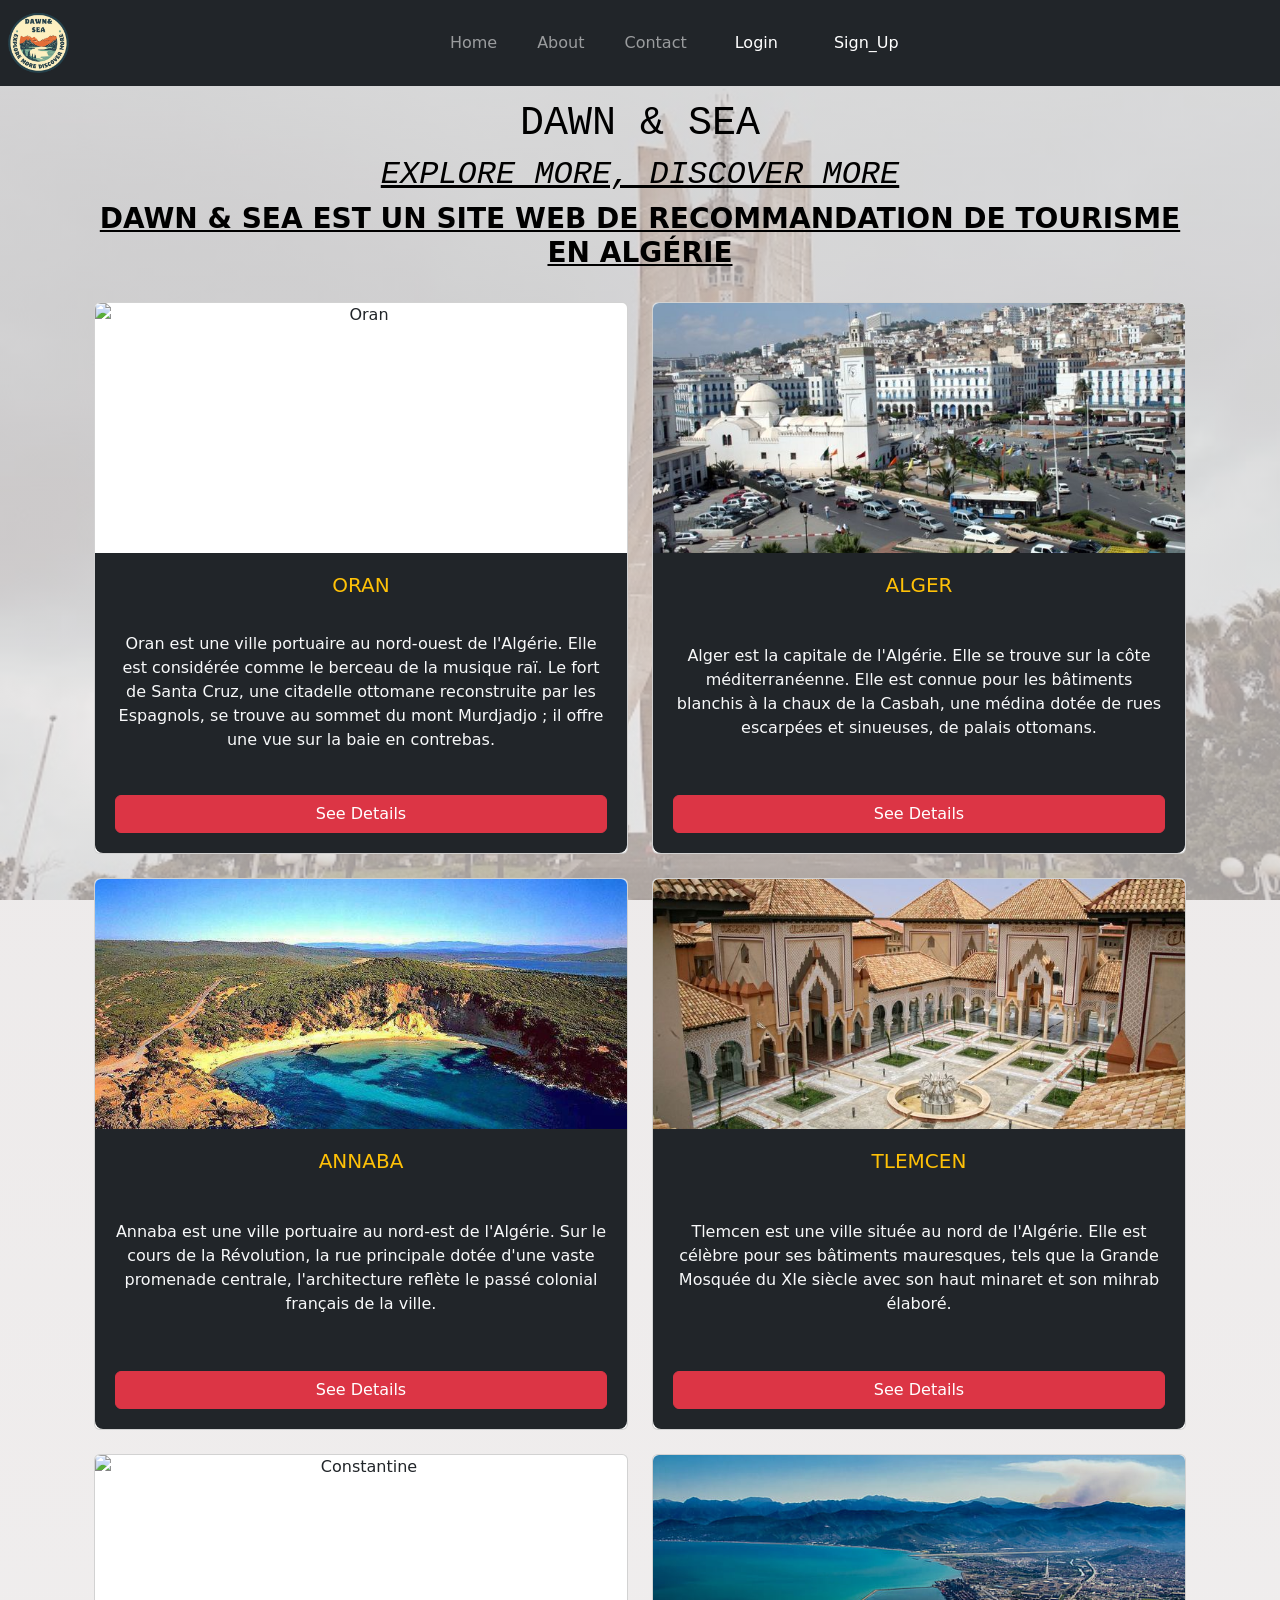
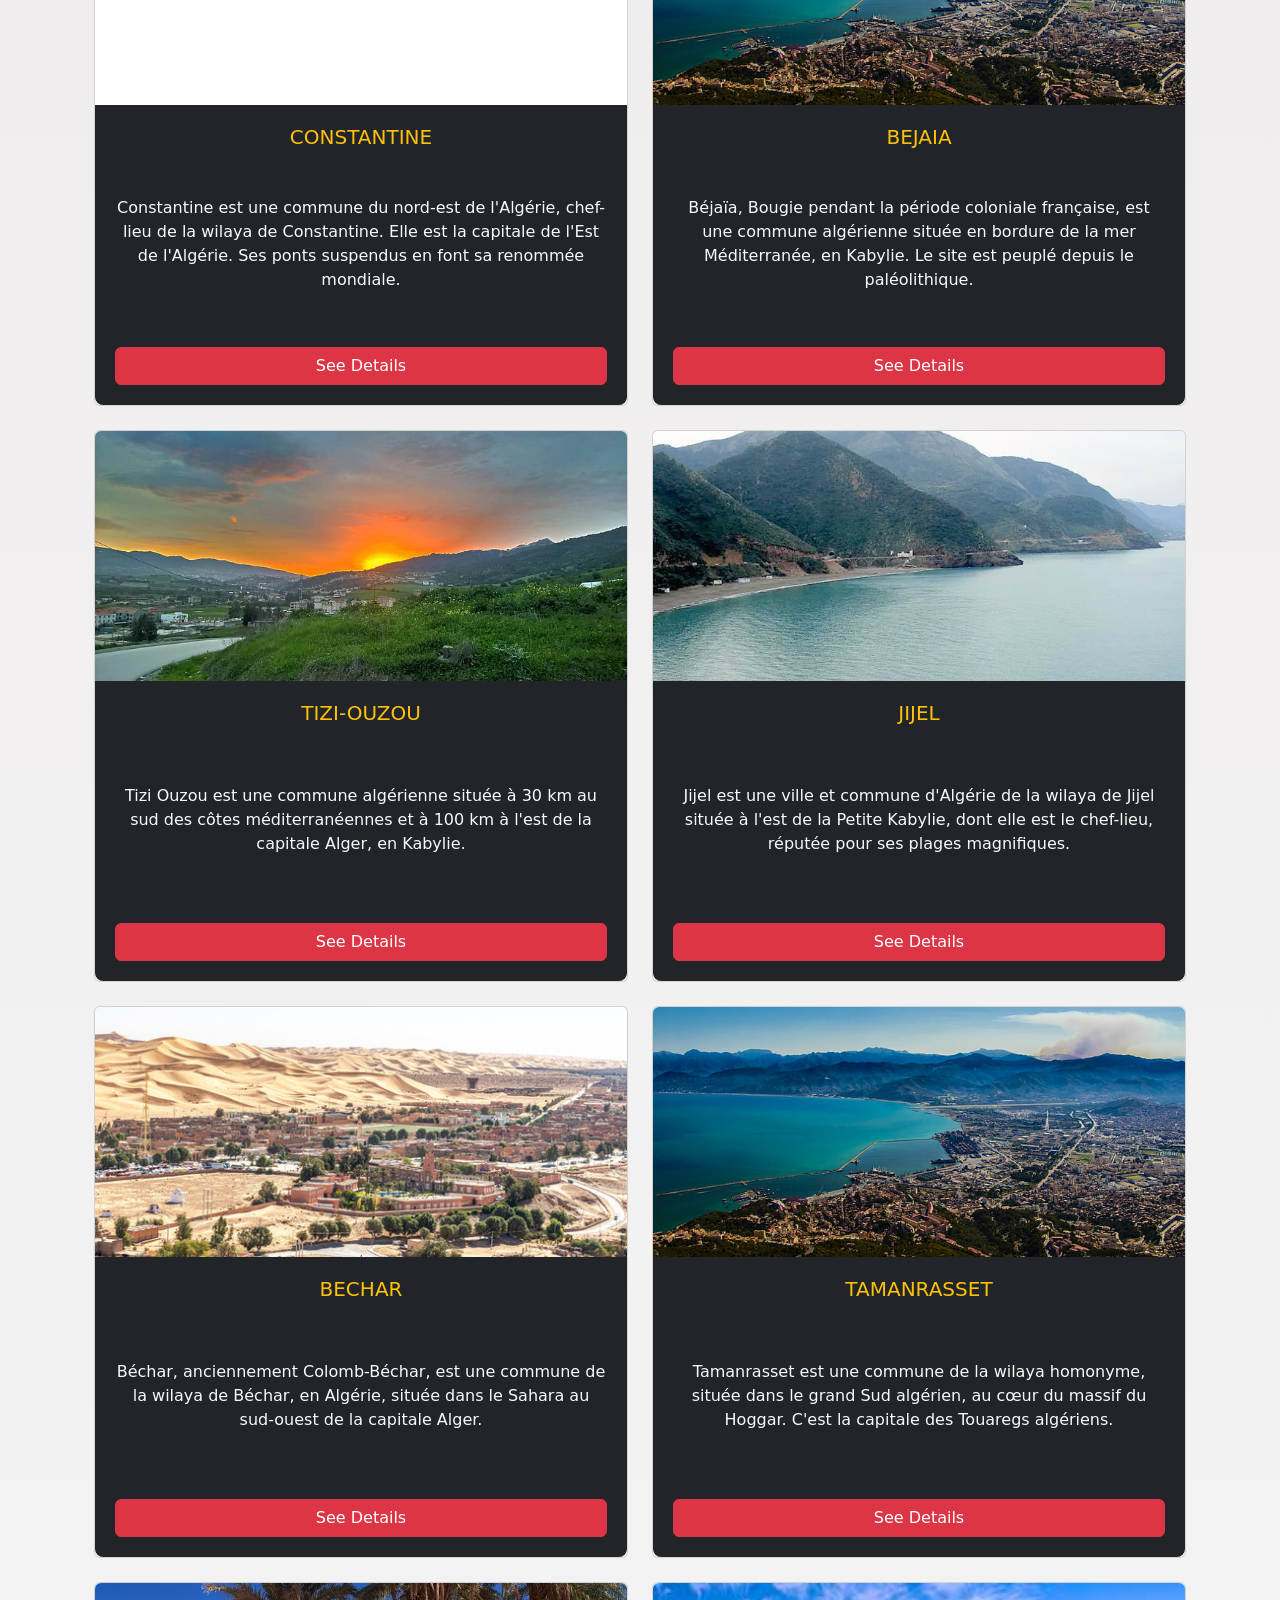
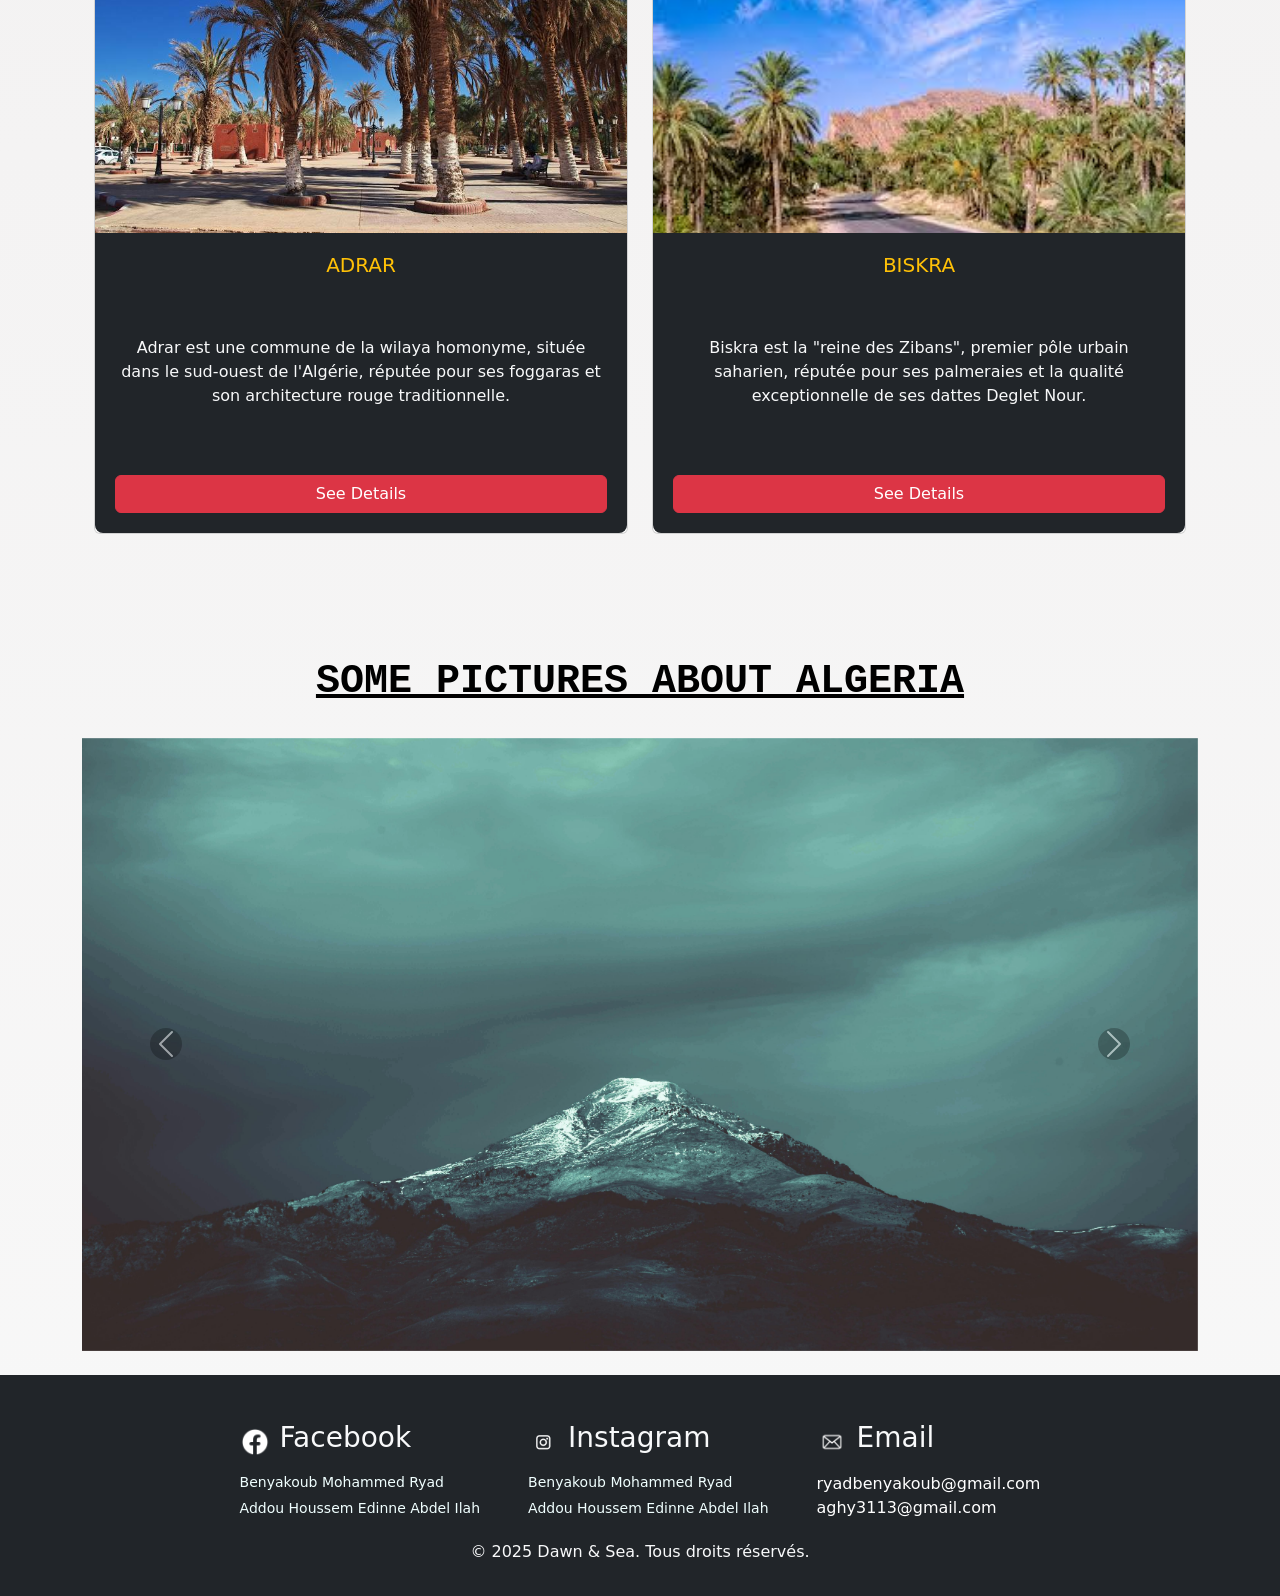
==== index.html @ d7866f20 "Refactor architecture frontend HTML / backend PHP API & integration Google OAuth 2.0" ====
<!DOCTYPE html>
<html lang="fr">
    <head>
        <meta charset="UTF-8">
        <meta name="viewport" content="width=device-width, initial-scale=1.0">
        <title>Dawn & Sea - Recommandations Touristiques en Algérie</title>
        <!-- Bootstrap CSS -->
        <link rel="stylesheet" href="assets/CSS/bootstrap.min.css">
        <!-- Custom CSS -->
        <link rel="stylesheet" href="assets/CSS/style.css">
    </head>
    <body>
        <header>
            <div class="container-fluid px-0">
                <nav class="navbar navbar-expand-md navbar-dark bg-dark p-2">
                    <img src="IMG/4-removebg-preview.png" alt="Mon Logo" class="navbar-brand logo-navbar">
                    <button class="navbar-toggler" data-bs-toggle="collapse" data-bs-target="#x">
                        <span class="navbar-toggler-icon"></span>
                    </button>
                    <!-- Conteneur pour la navbar dynamique chargée par main.js -->
                    <div id="x" class="collapse navbar-collapse w-100 justify-content-center"></div>
                </nav>
            </div>
        </header>

        <main>
            <div class="container text-center">
                <h1>Dawn & Sea</h1>
                <h2>Explore more, discover more</h2>
                <h3 class="text-center text-uppercase fw-bold text-decoration-underline">
                    dawn & sea est un site web de recommandation de tourisme en Algérie
                </h3>
                <br>
                <!-- Cartes touristiques -->
                <div class="container">
                    <div class="row row-cols-1 row-cols-md-2 g-4">
                        <div class="col">
                            <div class="card">
                                <img src="IMG/oran2.JPG" class="card-img-top" alt="Oran">
                                <div class="card-body bg-dark">
                                    <h5 class="card-title text-warning">ORAN</h5>
                                    <p class="card-text text-light">
                                        Oran est une ville portuaire au nord-ouest de l'Algérie. 
                                        Elle est considérée comme le berceau de la musique raï. 
                                        Le fort de Santa Cruz, une citadelle ottomane reconstruite par les Espagnols, 
                                        se trouve au sommet du mont Murdjadjo ; il offre une vue sur la baie en contrebas.                          
                                    </p>
                                    <a class="btn btn-danger" href="explore.html?ville=Oran">See Details</a>
                                </div>
                            </div>
                        </div>
                        <div class="col">
                            <div class="card">
                                <img src="IMG/alger2.jpg" class="card-img-top" alt="Alger">
                                <div class="card-body bg-dark">
                                    <h5 class="card-title text-warning">ALGER</h5>
                                    <p class="card-text text-light">
                                        Alger est la capitale de l'Algérie. Elle se trouve sur la côte méditerranéenne. 
                                        Elle est connue pour les bâtiments blanchis à la chaux de la Casbah, 
                                        une médina dotée de rues escarpées et sinueuses, de palais ottomans.
                                    </p>
                                    <a class="btn btn-danger" href="explore.html?ville=Alger">See Details</a>
                                </div>
                            </div>
                        </div>
                        <div class="col">
                            <div class="card">
                                <img src="IMG/ANNABA_2.jpg" class="card-img-top" alt="Annaba">
                                <div class="card-body bg-dark">
                                    <h5 class="card-title text-warning">ANNABA</h5>
                                    <p class="card-text text-light">
                                        Annaba est une ville portuaire au nord-est de l'Algérie. 
                                        Sur le cours de la Révolution, la rue principale dotée d'une vaste promenade centrale, 
                                        l'architecture reflète le passé colonial français de la ville.
                                    </p>
                                    <a class="btn btn-danger" href="explore.html?ville=Annaba">See Details</a>
                                </div>
                            </div>
                        </div>
                        <div class="col">
                            <div class="card">
                                <img src="IMG/Tlemcen.jpg" class="card-img-top" alt="Tlemcen">
                                <div class="card-body bg-dark">
                                    <h5 class="card-title text-warning">TLEMCEN</h5>
                                    <p class="card-text text-light">
                                        Tlemcen est une ville située au nord de l'Algérie. 
                                        Elle est célèbre pour ses bâtiments mauresques, tels que la Grande Mosquée du XIe siècle 
                                        avec son haut minaret et son mihrab élaboré.
                                    </p>
                                    <a class="btn btn-danger" href="explore.html?ville=Tlemcen">See Details</a>
                                </div>
                            </div>
                        </div>
                    </div>
                    <br>
                    <div class="row row-cols-1 row-cols-md-2 g-4">
                        <div class="col">
                            <div class="card">
                                <img src="IMG/constantine.jpg" class="card-img-top" alt="Constantine">
                                <div class="card-body bg-dark">
                                    <h5 class="card-title text-warning">CONSTANTINE</h5>
                                    <p class="card-text text-light">
                                        Constantine est une commune du nord-est de l'Algérie, chef-lieu de la wilaya de Constantine. 
                                        Elle est la capitale de l'Est de l'Algérie. Ses ponts suspendus en font sa renommée mondiale.
                                    </p>
                                    <a class="btn btn-danger" href="explore.html?ville=Constantine">See Details</a>
                                </div>
                            </div>
                        </div>
                        <div class="col">
                            <div class="card">
                                <img src="IMG/bejaya3.jpg" class="card-img-top" alt="Bejaia">
                                <div class="card-body bg-dark">
                                    <h5 class="card-title text-warning">BEJAIA</h5>
                                    <p class="card-text text-light">
                                        Béjaïa, Bougie pendant la période coloniale française, est une commune algérienne 
                                        située en bordure de la mer Méditerranée, en Kabylie. Le site est peuplé depuis le paléolithique.
                                    </p>
                                    <a class="btn btn-danger" href="explore.html?ville=Bejaia">See Details</a>
                                </div>
                            </div>
                        </div>
                        <div class="col">
                            <div class="card">
                                <img src="IMG/tizi-ouzou.jpg" class="card-img-top" alt="Tizi-Ouzou">
                                <div class="card-body bg-dark">
                                    <h5 class="card-title text-warning">TIZI-OUZOU</h5>
                                    <p class="card-text text-light">
                                        Tizi Ouzou est une commune algérienne située à 30 km au sud des côtes méditerranéennes 
                                        et à 100 km à l'est de la capitale Alger, en Kabylie.
                                    </p>
                                    <a class="btn btn-danger" href="explore.html?ville=Tizi-Ouzou">See Details</a>
                                </div>
                            </div>
                        </div>
                        <div class="col">
                            <div class="card">
                                <img src="IMG/JIJEL.jpg" class="card-img-top" alt="Jijel">
                                <div class="card-body bg-dark">
                                    <h5 class="card-title text-warning">JIJEL</h5>
                                    <p class="card-text text-light">
                                        Jijel est une ville et commune d'Algérie de la wilaya de Jijel située à l'est de la Petite Kabylie, 
                                        dont elle est le chef-lieu, réputée pour ses plages magnifiques.
                                    </p>
                                    <a class="btn btn-danger" href="explore.html?ville=Jijel">See Details</a>
                                </div>
                            </div>
                        </div>
                    </div>
                    <br>
                    <div class="row row-cols-1 row-cols-md-2 g-4">
                        <div class="col">
                            <div class="card">
                                <img src="IMG/bechar2.jpg" class="card-img-top" alt="Bechar">
                                <div class="card-body bg-dark">
                                    <h5 class="card-title text-warning">BECHAR</h5>
                                    <p class="card-text text-light">
                                        Béchar, anciennement Colomb-Béchar, est une commune de la wilaya de Béchar, en Algérie, 
                                        située dans le Sahara au sud-ouest de la capitale Alger.
                                    </p>
                                    <a class="btn btn-danger" href="explore.html?ville=Bechar">See Details</a>
                                </div>
                            </div>
                        </div>
                        <div class="col">
                            <div class="card">
                                <img src="IMG/bejaya3.jpg" class="card-img-top" alt="Tamanrasset">
                                <div class="card-body bg-dark">
                                    <h5 class="card-title text-warning">TAMANRASSET</h5>
                                    <p class="card-text text-light">
                                        Tamanrasset est une commune de la wilaya homonyme, située dans le grand Sud algérien, 
                                        au cœur du massif du Hoggar. C'est la capitale des Touaregs algériens.
                                    </p>
                                    <a class="btn btn-danger" href="explore.html?ville=Tamanrasset">See Details</a>
                                </div>
                            </div>
                        </div>
                        <div class="col">
                            <div class="card">
                                <img src="IMG/licensed-image (1).jpg" class="card-img-top" alt="Adrar">
                                <div class="card-body bg-dark">
                                    <h5 class="card-title text-warning">ADRAR</h5>
                                    <p class="card-text text-light">
                                        Adrar est une commune de la wilaya homonyme, située dans le sud-ouest de l'Algérie, 
                                        réputée pour ses foggaras et son architecture rouge traditionnelle.
                                    </p>
                                    <a class="btn btn-danger" href="explore.html?ville=Adrar">See Details</a>
                                </div>
                            </div>
                        </div>
                        <div class="col">
                            <div class="card">
                                <img src="IMG/biskra.jpg" class="card-img-top" alt="Biskra">
                                <div class="card-body bg-dark">
                                    <h5 class="card-title text-warning">BISKRA</h5>
                                    <p class="card-text text-light">
                                        Biskra est la "reine des Zibans", premier pôle urbain saharien, réputée pour ses palmeraies 
                                        et la qualité exceptionnelle de ses dattes Deglet Nour.
                                    </p>
                                    <a class="btn btn-danger" href="explore.html?ville=Biskra">See Details</a>
                                </div>
                            </div>
                        </div>
                    </div>
                </div>
                <br>
                <h1 style="color: black; text-decoration: underline; text-transform: uppercase; font-weight: bold;">SOME PICTURES ABOUT ALGERIA</h1>
                <br>
                
                <div id="carouselExampleInterval" class="carousel slide" data-bs-ride="carousel">
                    <div class="carousel-inner">
                        <div class="carousel-item active" data-bs-interval="5000">
                            <img src="IMG/SLIDER/A.jpg" class="d-block w-100" alt="Slider A">
                        </div>
                        <div class="carousel-item" data-bs-interval="5000">
                            <img src="IMG/SLIDER/B.jpg" class="d-block w-100" alt="Slider B">
                        </div>
                        <div class="carousel-item" data-bs-interval="5000">
                            <img src="IMG/SLIDER/C.jpg" class="d-block w-100" alt="Slider C">
                        </div>
                        <div class="carousel-item" data-bs-interval="5000">
                            <img src="IMG/SLIDER/D.jpg" class="d-block w-100" alt="Slider D">
                        </div>
                    </div>
                    <button class="carousel-control-prev" type="button" data-bs-target="#carouselExampleInterval" data-bs-slide="prev">
                        <span class="carousel-control-prev-icon" aria-hidden="true"></span>
                        <span class="visually-hidden">Previous</span>
                    </button>
                    <button class="carousel-control-next" type="button" data-bs-target="#carouselExampleInterval" data-bs-slide="next">
                        <span class="carousel-control-next-icon" aria-hidden="true"></span>
                        <span class="visually-hidden">Next</span>
                    </button>
                </div>
            </div>          
        </main>
        
        <footer class="bg-dark text-white text-center py-3 mt-4">
            <article id="contact" class="d-flex justify-content-center gap-5 flex-wrap">
                <div class="platform">
                    <div class="logo-container">
                        <img id="FCB_LOGO" src="IMG/facebook-new (1).png" alt="Facebook Logo">
                        <h3 class="text-light bg-dark">facebook</h3>
                    </div>
                    <div class="links-container">
                        <a href="https://www.facebook.com/profile.php?id=100009239179515&locale=fr_FR" target="_blank">Benyakoub Mohammed Ryad</a>
                        <a href="https://www.facebook.com/lmojrim.hoiry?locale=fr_FR" target="_blank">Addou Houssem Edinne Abdel Ilah</a>
                    </div>
                </div>
        
                <div class="platform">
                    <div class="logo-container">
                        <img id="FCB_LOGO" src="IMG/insta-white-removebg-preview.png" alt="Instagram Logo">
                        <h3 class="text-light bg-dark">instagram</h3>
                    </div>
                    <div class="links-container">
                        <a href="https://www.instagram.com/ryad_benyakoub?igsh=N3ZjYTF0aDBneGJw" target="_blank">Benyakoub Mohammed Ryad</a>
                        <a href="https://www.instagram.com/a.ghy?igsh=MXR0bGIyd3BxNHU2dQ=="" target="_blank">Addou Houssem Edinne Abdel Ilah</a>
                    </div>
                </div>
        
                <div class="platform">
                    <div class="logo-container">
                        <img id="FCB_LOGO" src="IMG/Gmail_icon-removebg-preview.png" alt="Email Logo">
                        <h3 class="text-light bg-dark">email</h3>
                    </div>
                    <div class="links-container">
                        <span>ryadbenyakoub@gmail.com</span>
                        <span>aghy3113@gmail.com</span>
                    </div>
                </div>
            </article>
            <p class="text-light bg-dark mt-3">&copy; 2025 Dawn & Sea. Tous droits réservés.</p>
        </footer>

        <!-- JS Scripts -->
        <script src="assets/JS/bootstrap.bundle.min.js"></script>
        <script src="assets/JS/main.js"></script>
    </body>
</html>
---- assets/CSS/style.css ----
/* Définition des styles généraux du body */
body {
    background: linear-gradient(rgba(225, 220, 220, 0.667), rgba(246, 246, 246, 0.793)),
    url('../../IMG/bg1.jpg') no-repeat center center fixed;
    background-size: cover;
    margin: 0;
    width: auto;
}

/* Parallax background avec un gradient léger */
.parallax-bg {
    background: linear-gradient(rgba(103, 219, 165, 0.4), rgba(103, 219, 165, 0.4)); /* Gradient de fond */
    position: fixed; /* Fixe le fond pendant le défilement */
    top: 0;
    left: 0;
    width: 100%;
    height: 100vh; /* Prend toute la hauteur de l'écran */
    overflow: hidden; /* Cache les parties qui dépassent */
    z-index: -1; /* Met ce fond derrière tout le contenu */
}

/* Styles pour les images de cartes */
.card-img-top {
    width: 100%; /* L'image occupe toute la largeur de la carte */
    height: 250px; /* Hauteur fixe de l'image */
    object-fit: cover; /* L'image s'ajuste sans déformer son ratio */
    border-top-left-radius: 0.375rem; /* Bord arrondi en haut à gauche */
    border-top-right-radius: 0.375rem; /* Bord arrondi en haut à droite */
}

/* Media query pour ajuster la taille de l'image sur petits écrans */
@media (max-width: 576px) {
    .card-img-top {
        height: 180px; /* Réduit la hauteur sur les petits écrans */
    }
}

/* Contenu des cartes avec un fond semi-transparent */
.card-body {
    min-height: 300px; /* Hauteur minimale de la carte */
    padding: 20px; /* Espacement interne */
    background-color: rgba(175, 172, 172, 0.8); /* Fond gris semi-transparent */
    color: white; /* Texte en blanc */
    display: flex; /* Utilisation du Flexbox pour disposition */
    flex-direction: column; /* Organise les éléments en colonne */
    justify-content: space-between; /* Espace entre le texte et le bouton */
    border-bottom-left-radius: 0.5rem; /* Bord arrondi en bas à gauche */
    border-bottom-right-radius: 0.5rem; /* Bord arrondi en bas à droite */
    transition: background-color 0.3s ease; /* Transition douce pour la couleur de fond */
}
/* Style pour le logo */
.logo {
    border-radius: 70px; /* Bord arrondi pour le logo */
    position: absolute; /* Positionnement absolu pour le placer précisément */
    top: 10px; /* Distance du haut de l'écran */
    left: 10px; /* Distance du bord gauche */
    width:12px; /* Largeur du logo */
    height: auto; /* Hauteur automatique pour garder les proportions */
}

/* Style pour le titre principal */
h1 {
    text-transform: uppercase; /* Met le texte en majuscule */
    text-align: center; /* Centrer le texte */
    margin-top: 100px; /* Espace du haut de l'écran */
    font-family: 'Courier New', Courier, monospace; /* Police monospace */
    color: rgb(0, 0, 0); /* Couleur du texte */
}

/* Style pour le sous-titre */
h2 {
    text-align: center; /* Centrer le texte */
    text-decoration: underline; /* Souligner le texte */
    text-transform: uppercase; /* Mettre en majuscule */
    font-family: 'Courier New', Courier, monospace;
    font-style: italic; /* Texte en italique */
    color: rgb(0, 0, 0); /* Couleur du texte */
}

/* Style pour les autres titres */
h3 {
    text-transform: capitalize; /* Met la première lettre en majuscule */
    color: rgb(0, 0, 0); /* Couleur du texte */

}
/* Conteneur pour le logo et les liens */
.logo-container {
    display: flex; /* Utilisation de Flexbox pour aligner le logo et le texte */
    align-items: center; /* Alignement vertical */
    gap: 10px; /* Espacement entre le logo et le texte */
}

/* Logo Facebook */
#FCB_LOGO {
    width: 30px; /* Taille du logo */
    height: auto;
}

/* Conteneur pour les liens */
.links-container {
    display: flex;
    flex-direction: column; /* Affiche les liens en colonne */
    align-items: first baseline; /* Aligne les liens sous le titre */
    margin-left: 10px;
}

/* Styles pour les liens */
.links-container a {
    text-decoration: none; /* Enlève le soulignement des liens */
    color: azure; /* Couleur des liens */
    font-size: 14px; /* Taille de la police des liens */
    margin-right: 1000px; /* Espace à droite des liens */
}

/* Espacement pour la section de contact */
#contact {
    margin-top: 30px;
}

/* Mise en forme de la plateforme (flexbox pour aligner les éléments) */
.platform {
    display: flex;
    flex-direction: column; /* Affiche les éléments de la plateforme en colonne */
    align-items: flex-start; /* Aligne les éléments à gauche */
}

/* Espacement entre le logo et les liens dans la plateforme */
.platform .logo-container {
    margin-bottom: 10px;
}

/* Modification des marges pour les liens dans la plateforme */
.platform .links-container {
    margin-left: 0;
}

/* Ajuste les marges des liens dans la plateforme */
.platform .links-container a {
    margin-right: 0;
    margin-bottom: 5px; /* Espacement entre les liens */
}
.carousel-control-prev-icon,
.carousel-control-next-icon {
    background-color: rgba(0,0,0,0.5); /* assombri le fond */
    border-radius: 50%;
    padding: 10px;
}
.logo-navbar {
    height: 70px;   /* ajuste selon tes besoins, par ex. 30px ou 50px */
    width: auto;    /* pour garder les proportions */
    border-radius: 10px; /* optionnel : pour arrondir un peu */
}

nav.navbar {
    display: flex;
    justify-content: center; /* Centre horizontalement */
    width: 100%;      /* occupe toute la largeur */
    margin: 0 auto;   /* centre si nécessaire */
    border-radius: 0; /* supprime les bords arrondis */
    left: 0;
    right: 0;
    position:absolute;
    top: 0;
}

#SRCH {
    margin-left:50px;
}
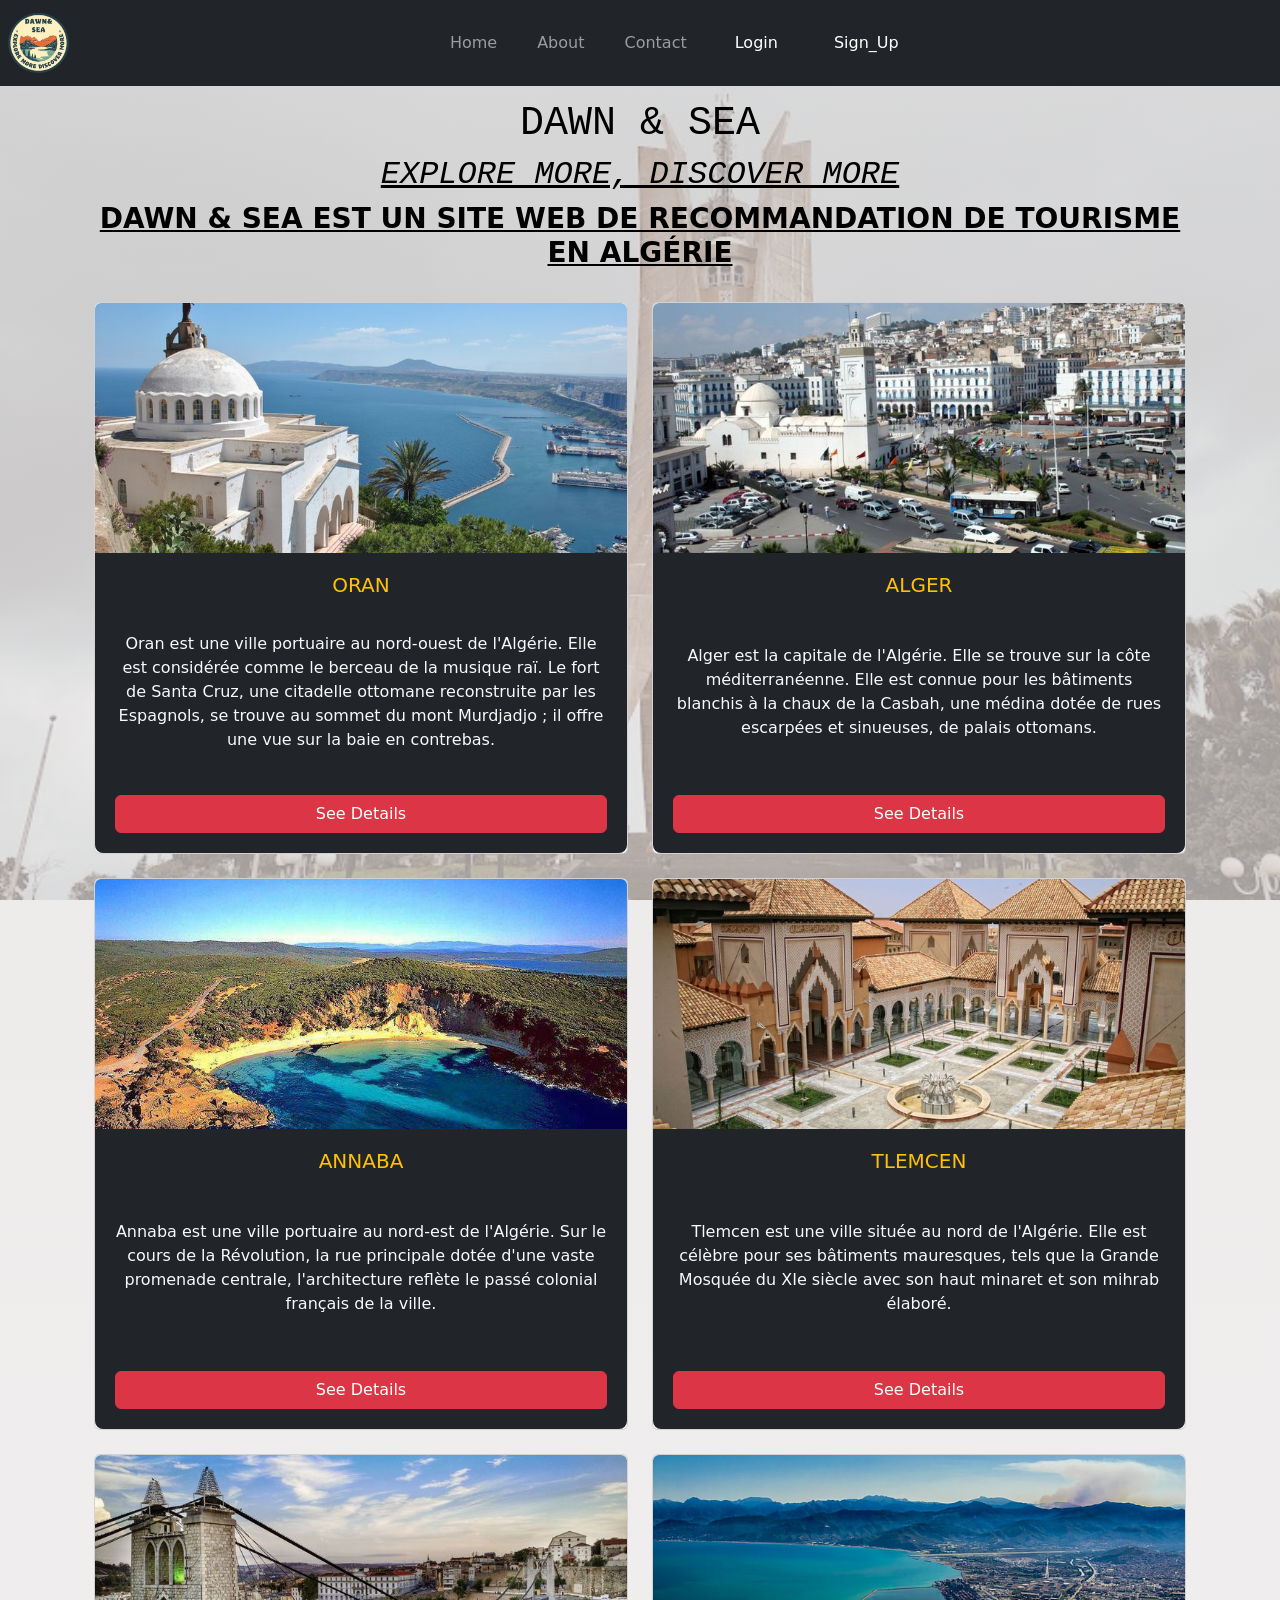
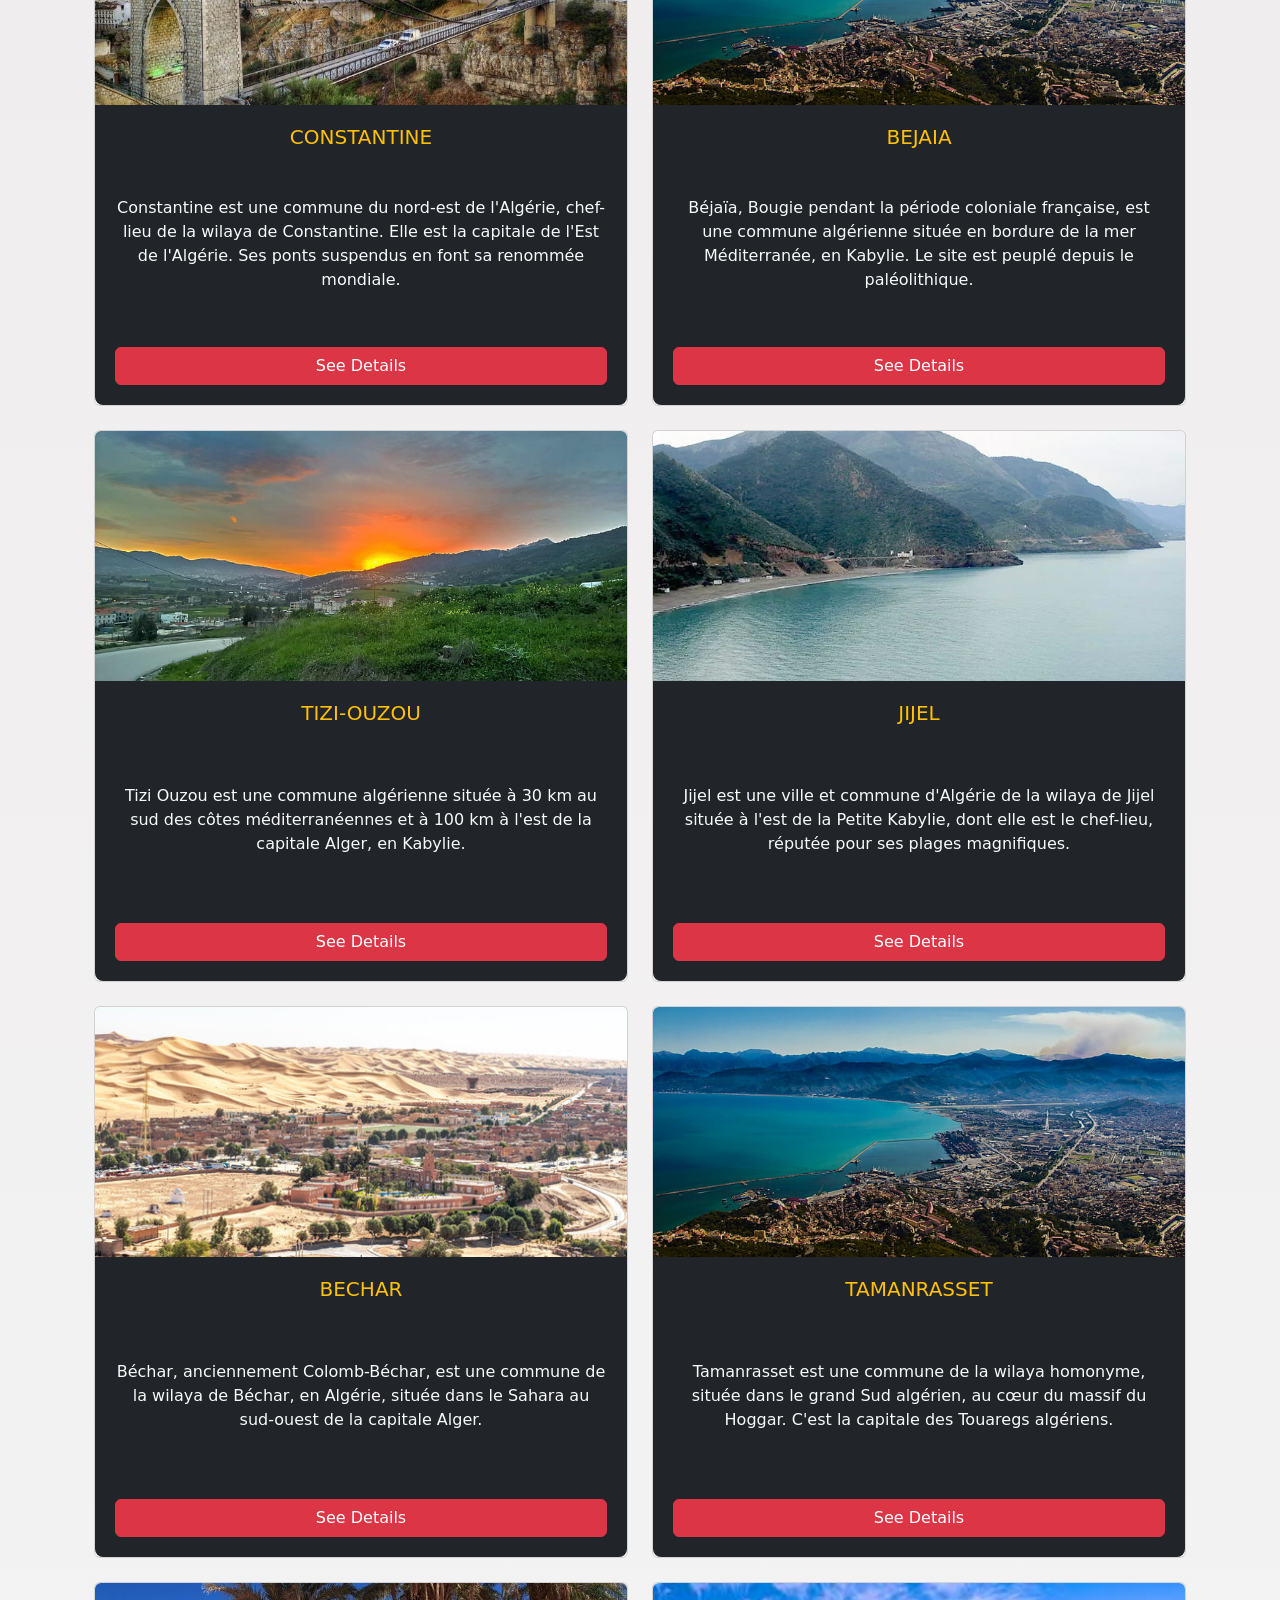
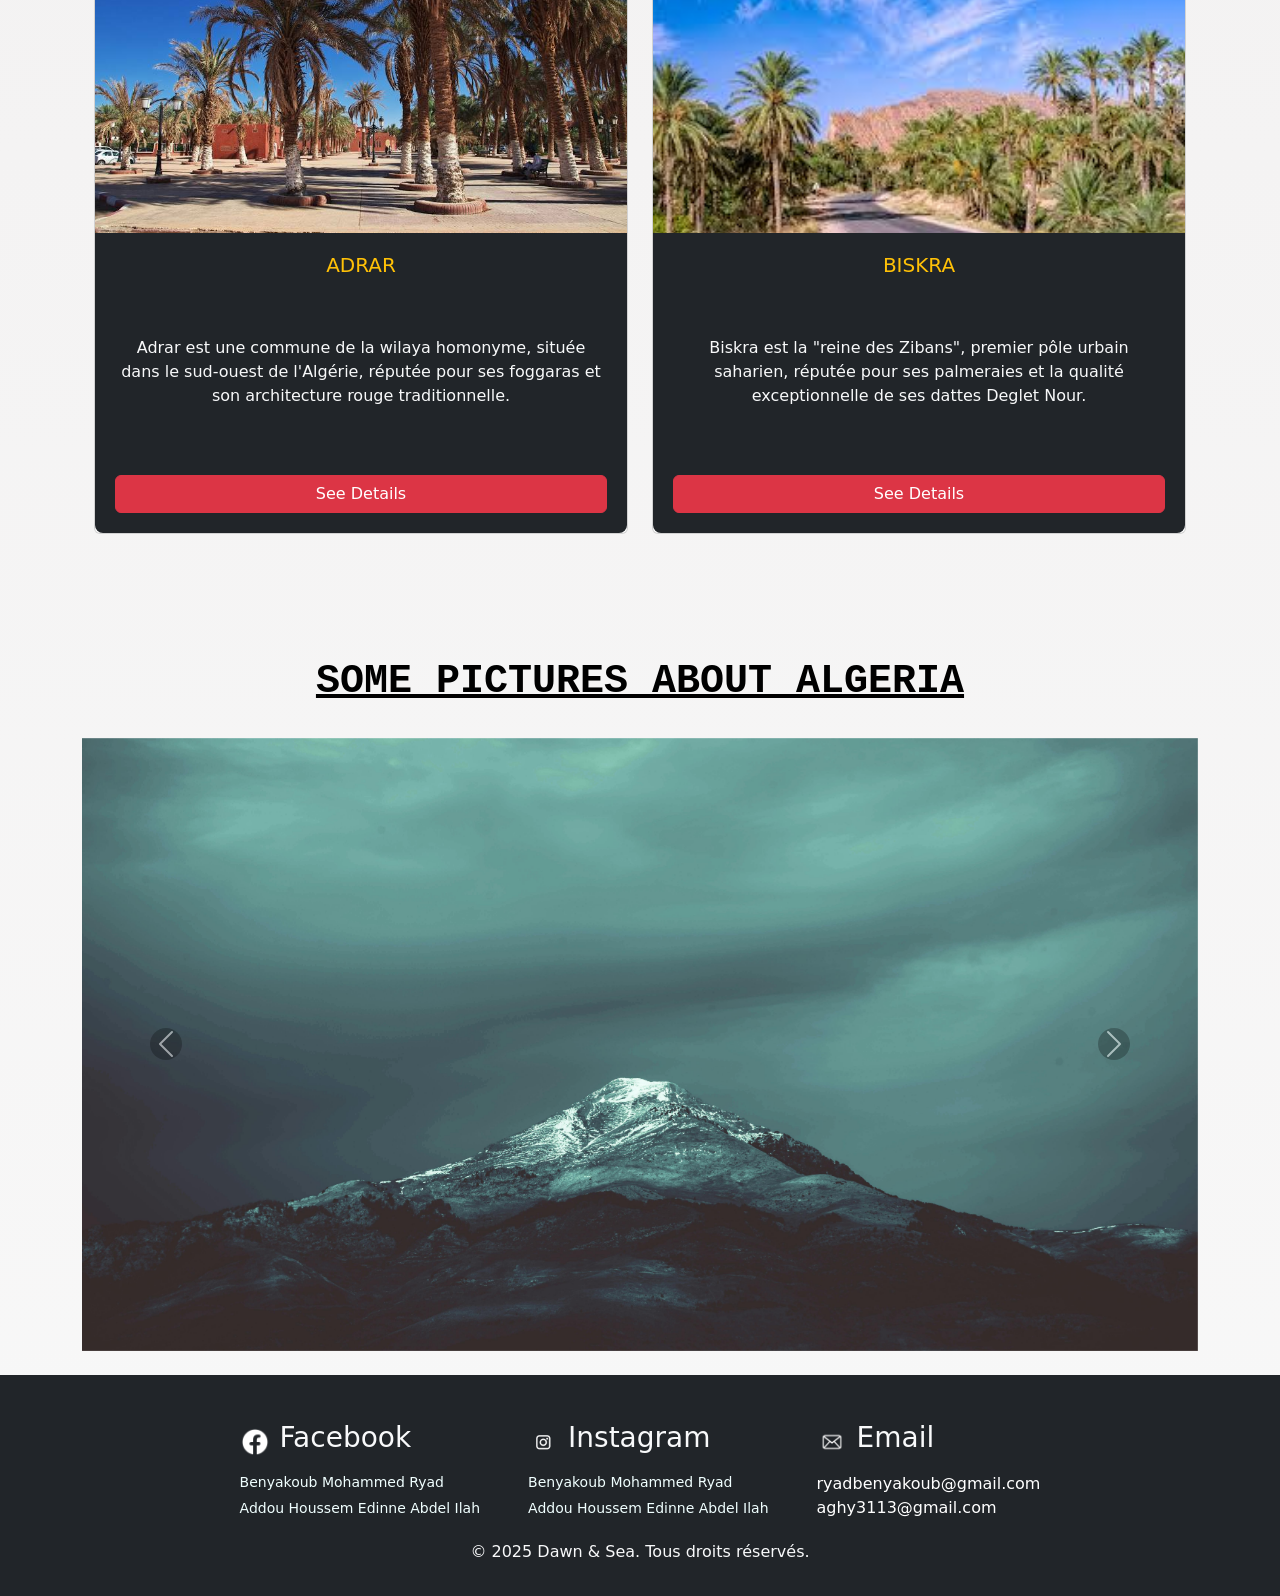
==== commit 9e59fbfe: "fix: correct casing of Oran and Constantine image paths for case-sensitive hosting" ====
--- a/index.html
+++ b/index.html
@@ -36,7 +36,7 @@
                     <div class="row row-cols-1 row-cols-md-2 g-4">
                         <div class="col">
                             <div class="card">
-                                <img src="IMG/oran2.JPG" class="card-img-top" alt="Oran">
+                                <img src="IMG/oran2.jpg" class="card-img-top" alt="Oran">
                                 <div class="card-body bg-dark">
                                     <h5 class="card-title text-warning">ORAN</h5>
                                     <p class="card-text text-light">
@@ -96,7 +96,7 @@
                     <div class="row row-cols-1 row-cols-md-2 g-4">
                         <div class="col">
                             <div class="card">
-                                <img src="IMG/constantine.jpg" class="card-img-top" alt="Constantine">
+                                <img src="IMG/Constantine.jpg" class="card-img-top" alt="Constantine">
                                 <div class="card-body bg-dark">
                                     <h5 class="card-title text-warning">CONSTANTINE</h5>
                                     <p class="card-text text-light">
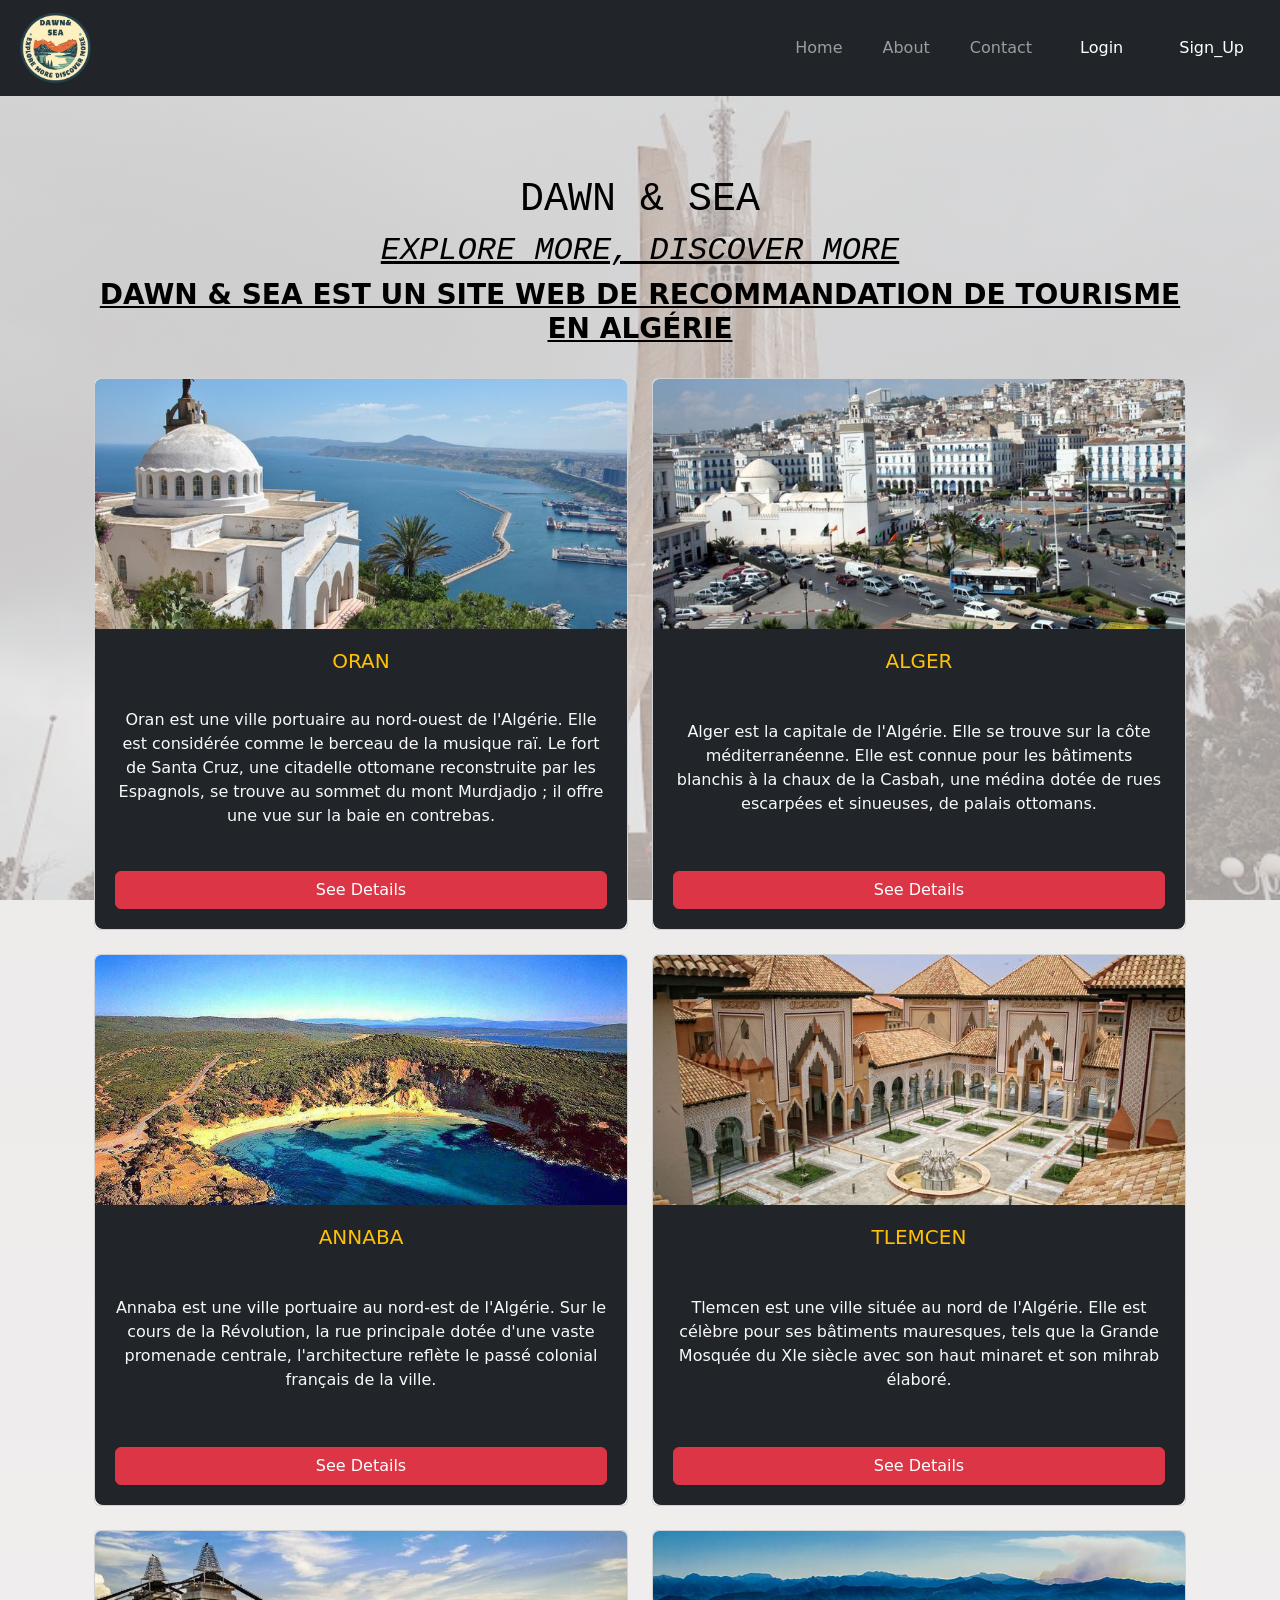
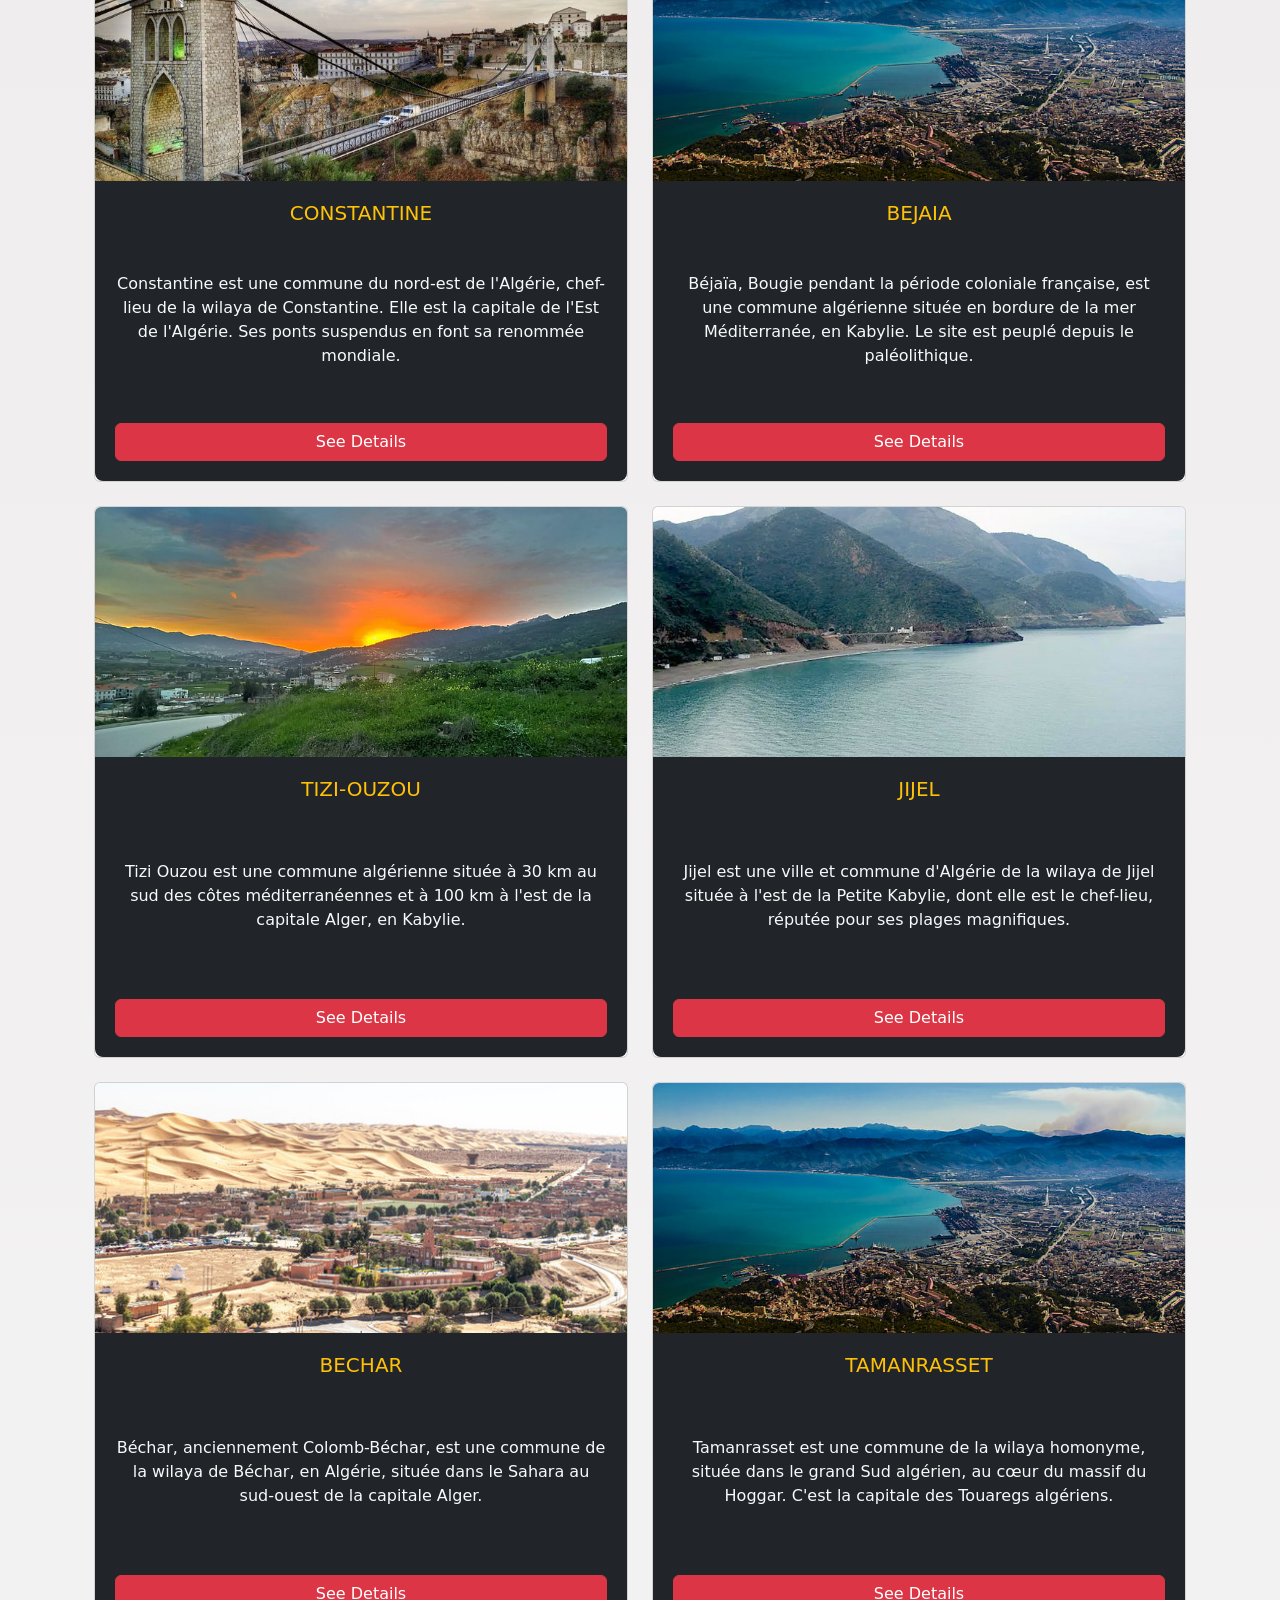
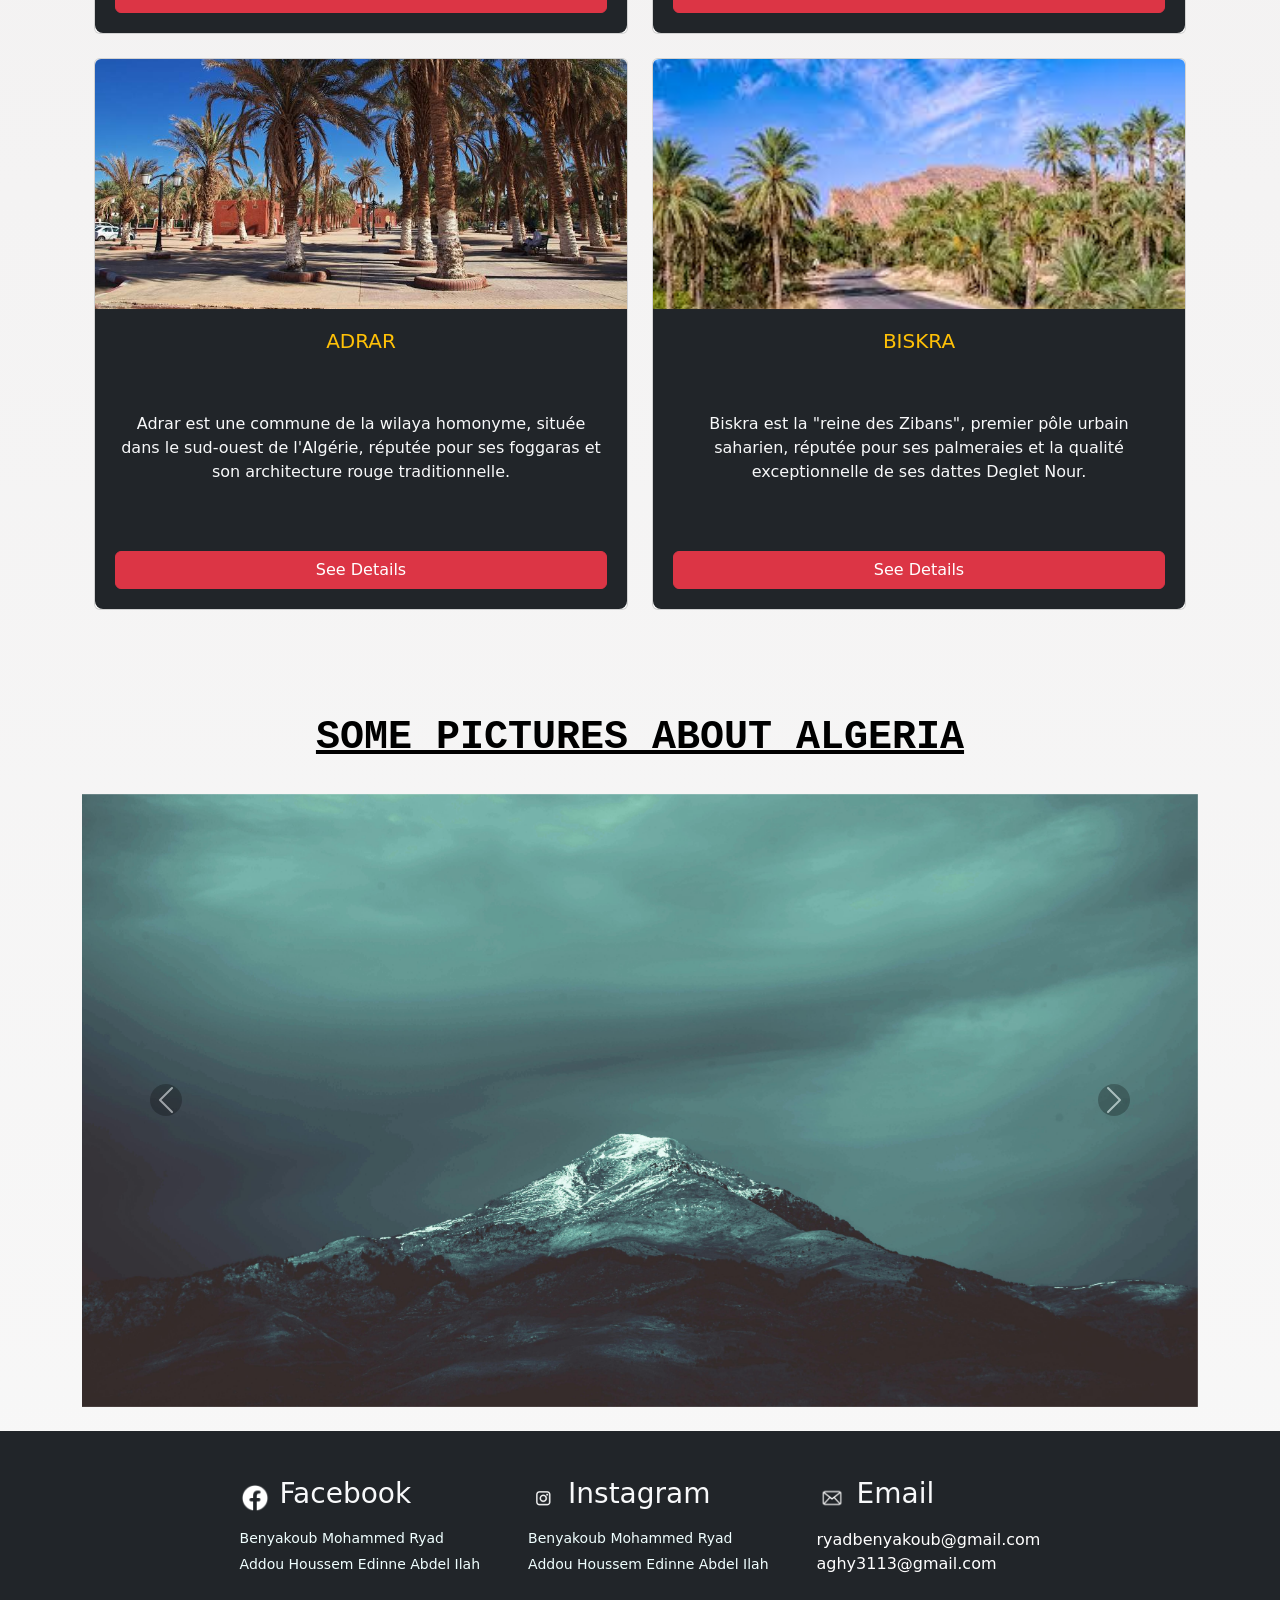
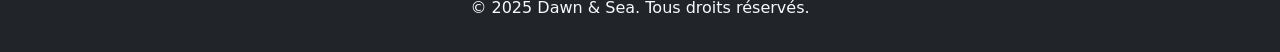
==== commit 3054a2b7: "design: correction alignement logo et bouton hamburger navbar sur mobile" ====
--- a/index.html
+++ b/index.html
@@ -11,16 +11,18 @@
     </head>
     <body>
         <header>
-            <div class="container-fluid px-0">
-                <nav class="navbar navbar-expand-md navbar-dark bg-dark p-2">
-                    <img src="IMG/4-removebg-preview.png" alt="Mon Logo" class="navbar-brand logo-navbar">
-                    <button class="navbar-toggler" data-bs-toggle="collapse" data-bs-target="#x">
+            <nav class="navbar navbar-expand-md navbar-dark bg-dark p-2">
+                <div class="container-fluid">
+                    <a href="index.html" class="navbar-brand d-flex align-items-center">
+                        <img src="IMG/4-removebg-preview.png" alt="Mon Logo" class="logo-navbar">
+                    </a>
+                    <button class="navbar-toggler" type="button" data-bs-toggle="collapse" data-bs-target="#x" aria-controls="x" aria-expanded="false" aria-label="Toggle navigation">
                         <span class="navbar-toggler-icon"></span>
                     </button>
                     <!-- Conteneur pour la navbar dynamique chargée par main.js -->
-                    <div id="x" class="collapse navbar-collapse w-100 justify-content-center"></div>
-                </nav>
-            </div>
+                    <div id="x" class="collapse navbar-collapse justify-content-end"></div>
+                </div>
+            </nav>
         </header>
 
         <main>
--- a/assets/CSS/style.css
+++ b/assets/CSS/style.css
@@ -62,9 +62,14 @@
 h1 {
     text-transform: uppercase; /* Met le texte en majuscule */
     text-align: center; /* Centrer le texte */
-    margin-top: 100px; /* Espace du haut de l'écran */
+    margin-top: 30px; /* Espace du haut de l'écran */
     font-family: 'Courier New', Courier, monospace; /* Police monospace */
     color: rgb(0, 0, 0); /* Couleur du texte */
+}
+@media (min-width: 768px) {
+    h1 {
+        margin-top: 80px;
+    }
 }
 
 /* Style pour le sous-titre */
@@ -109,7 +114,7 @@
     text-decoration: none; /* Enlève le soulignement des liens */
     color: azure; /* Couleur des liens */
     font-size: 14px; /* Taille de la police des liens */
-    margin-right: 1000px; /* Espace à droite des liens */
+    margin-right: 0;
 }
 
 /* Espacement pour la section de contact */
@@ -152,17 +157,19 @@
 }
 
 nav.navbar {
-    display: flex;
-    justify-content: center; /* Centre horizontalement */
     width: 100%;      /* occupe toute la largeur */
     margin: 0 auto;   /* centre si nécessaire */
     border-radius: 0; /* supprime les bords arrondis */
-    left: 0;
-    right: 0;
-    position:absolute;
+    z-index: 1000;
+    position: sticky;
     top: 0;
 }
 
 #SRCH {
-    margin-left:50px;
+    margin-left: 0;
+}
+@media (min-width: 768px) {
+    #SRCH {
+        margin-left: 20px;
+    }
 }
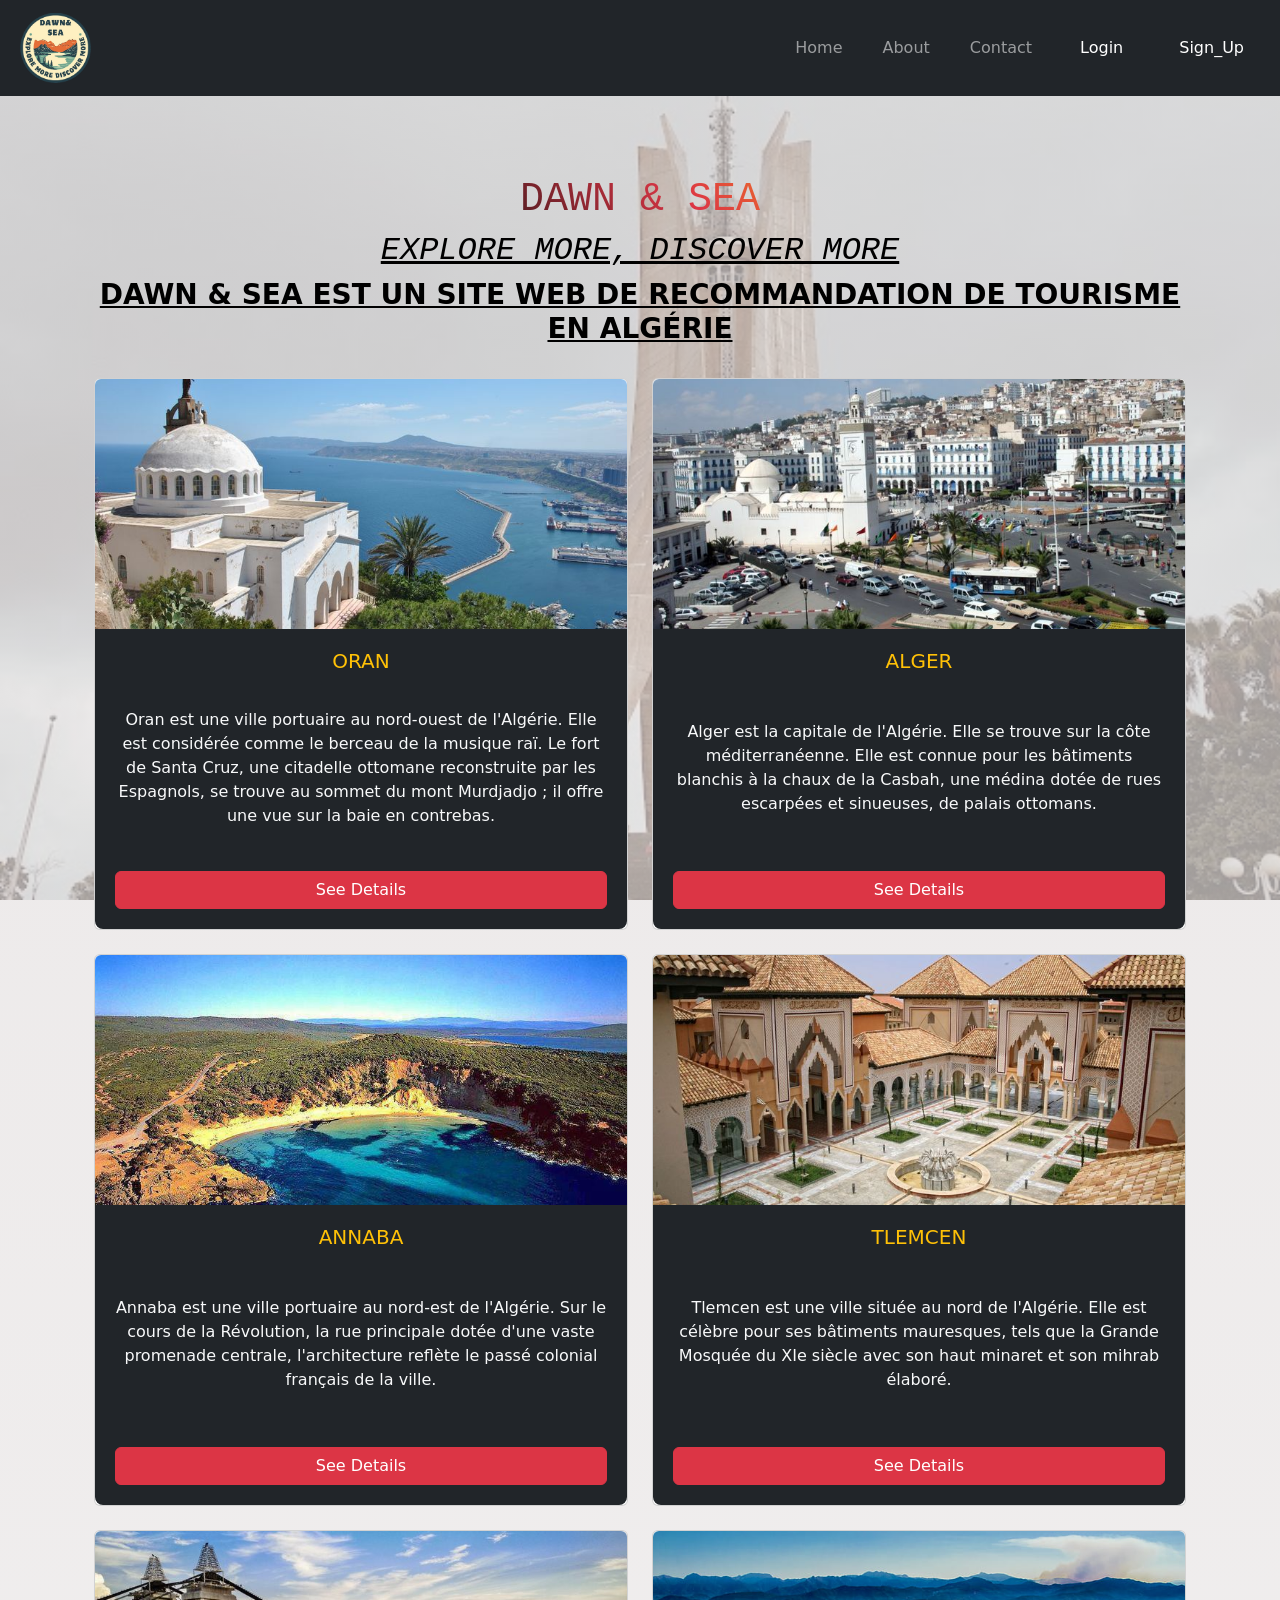
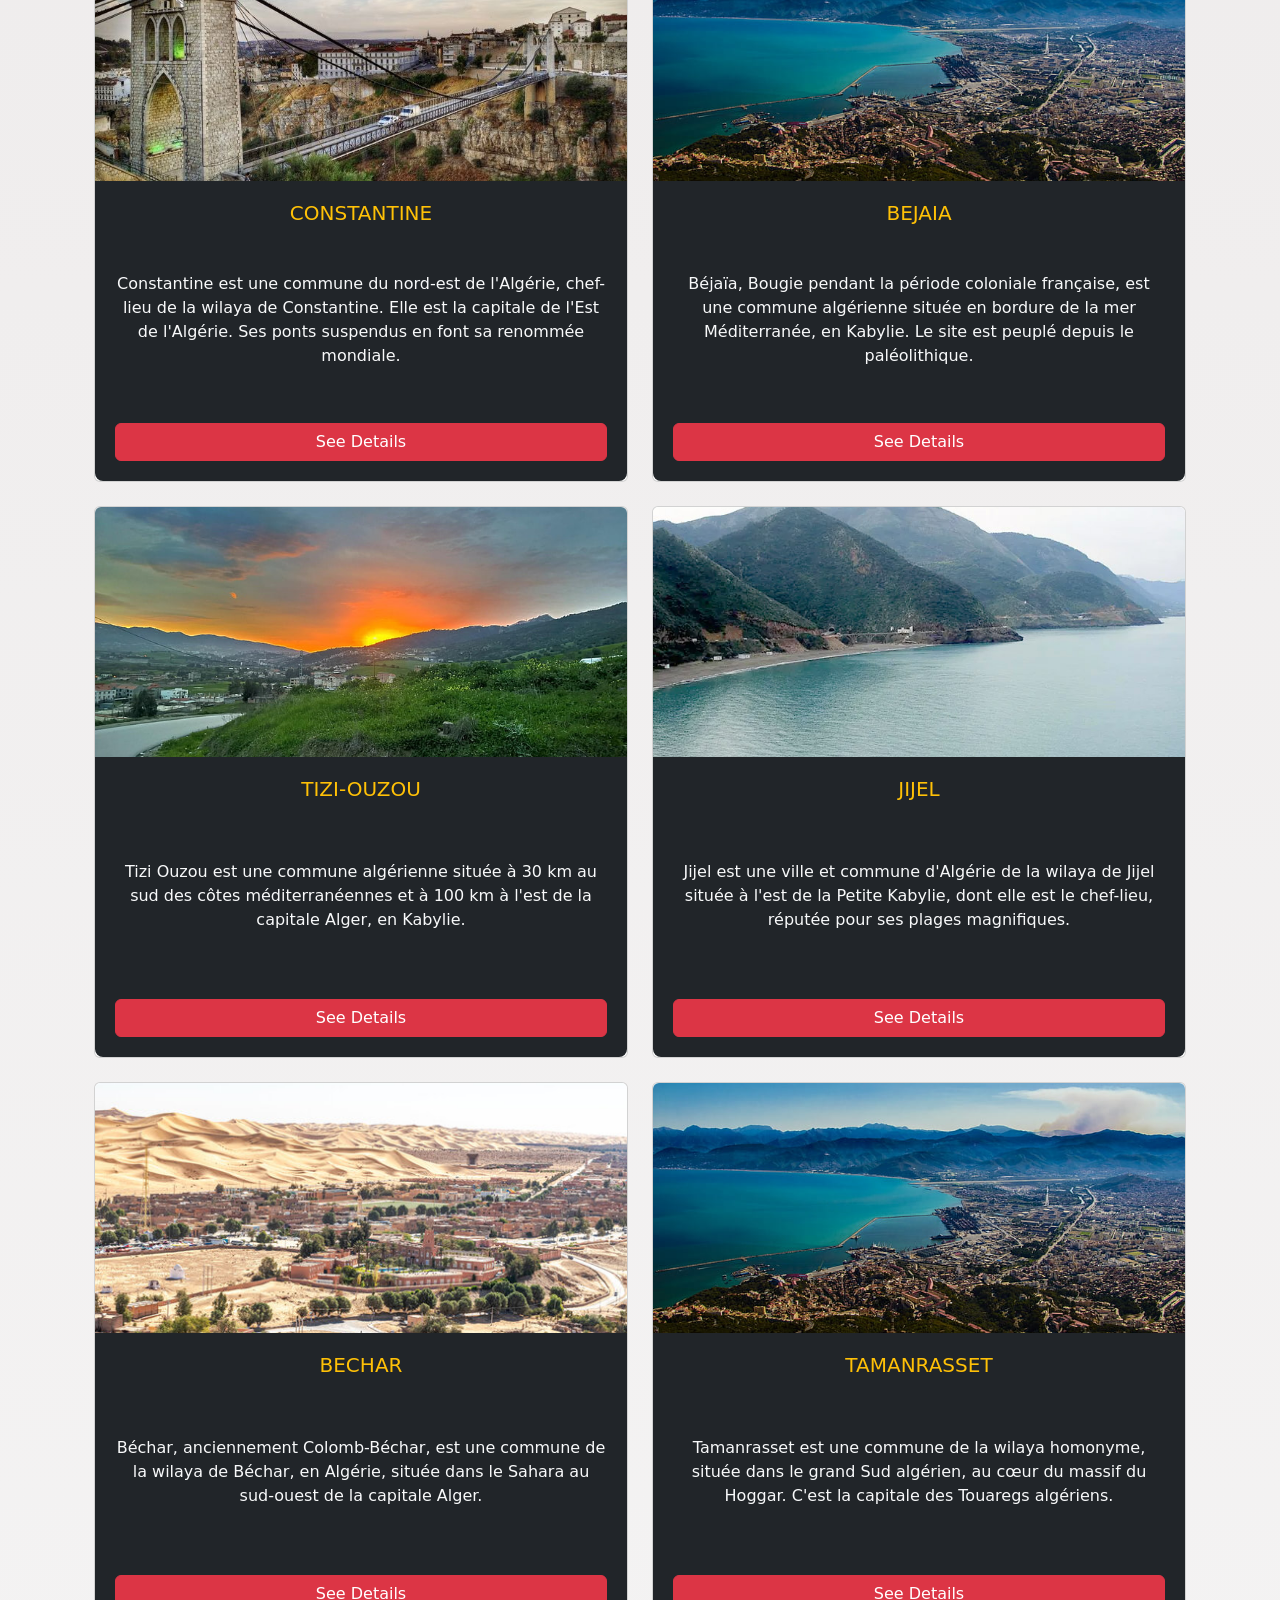
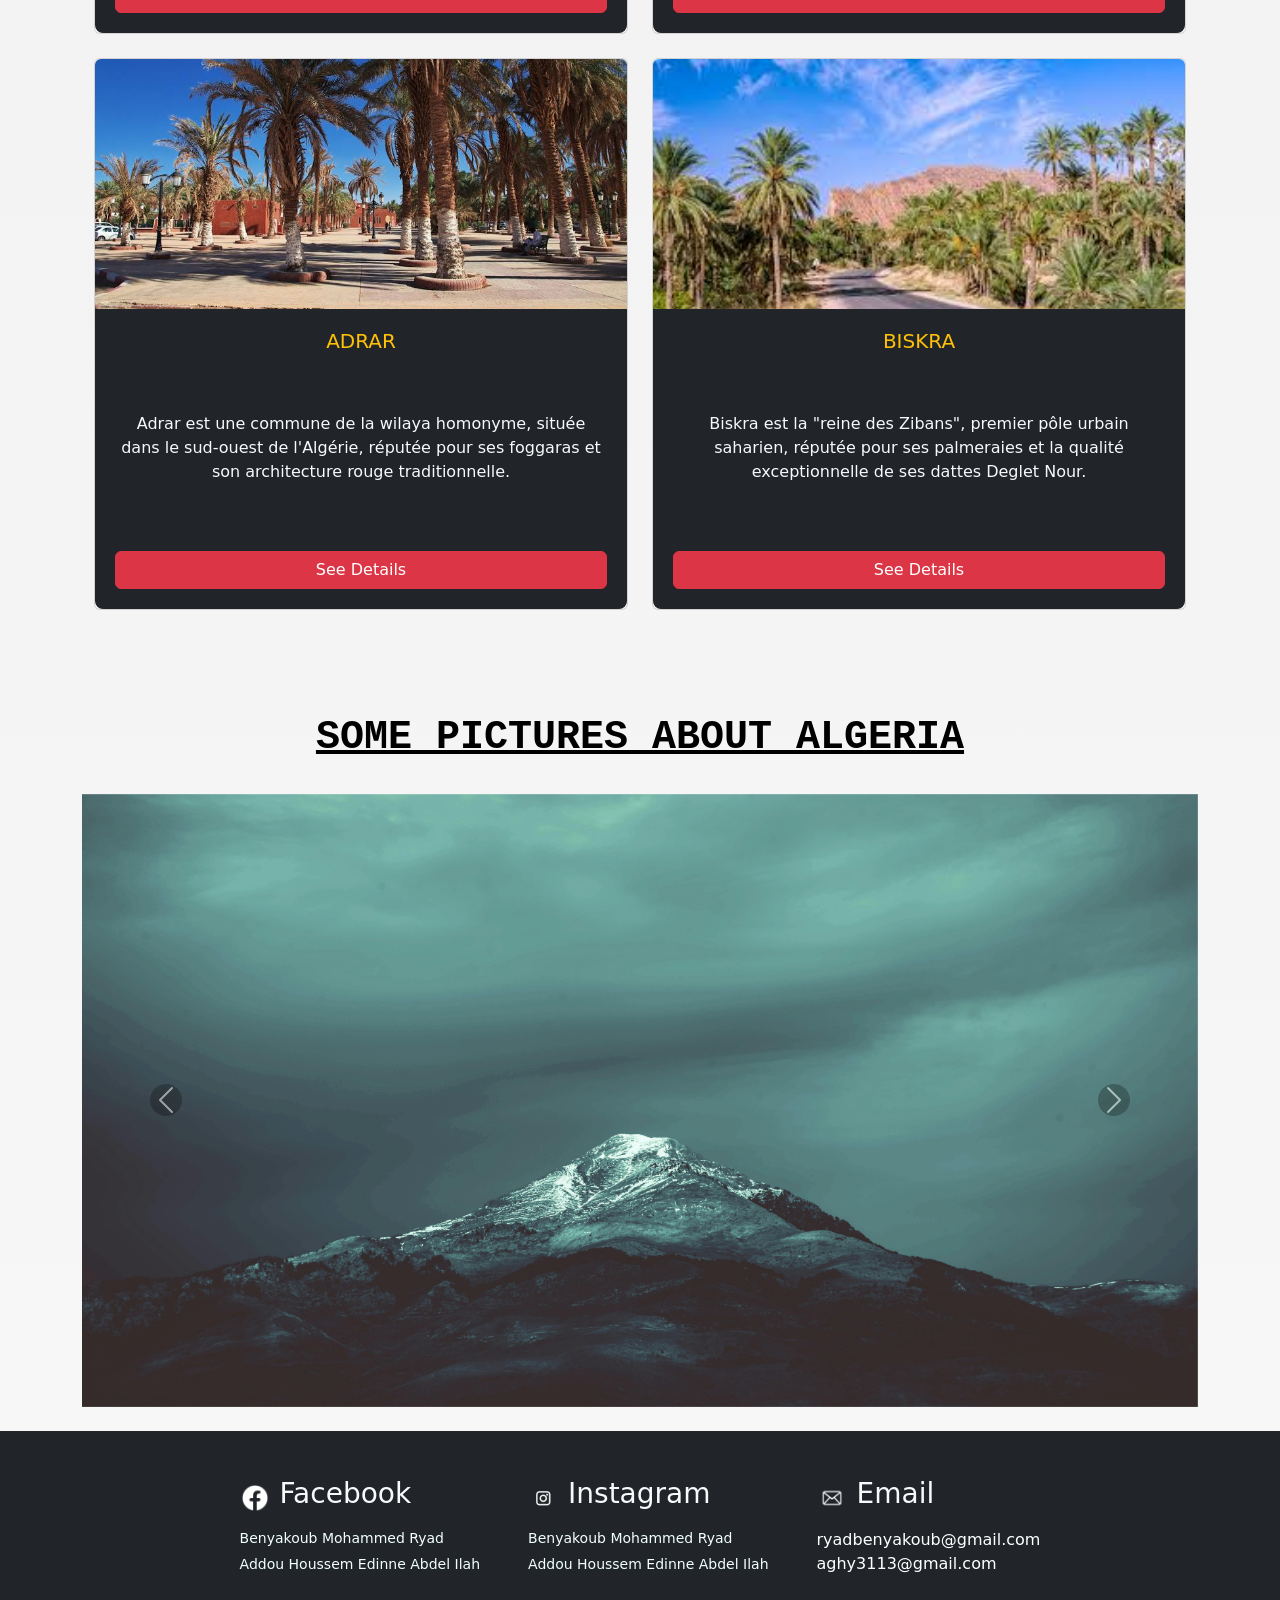
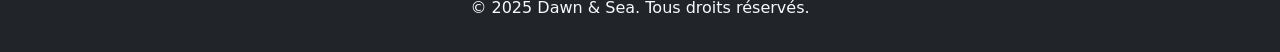
==== commit c844fe18: "design: ajout d'animations d'apparition (fadeInUp) pour les titres de la page d'accueil" ====
--- a/index.html
+++ b/index.html
@@ -27,9 +27,9 @@
 
         <main>
             <div class="container text-center">
-                <h1>Dawn & Sea</h1>
-                <h2>Explore more, discover more</h2>
-                <h3 class="text-center text-uppercase fw-bold text-decoration-underline">
+                <h1 class="animate-title-1">Dawn & Sea</h1>
+                <h2 class="animate-title-2">Explore more, discover more</h2>
+                <h3 class="text-center text-uppercase fw-bold text-decoration-underline animate-title-3">
                     dawn & sea est un site web de recommandation de tourisme en Algérie
                 </h3>
                 <br>
--- a/assets/CSS/style.css
+++ b/assets/CSS/style.css
@@ -172,4 +172,46 @@
     #SRCH {
         margin-left: 20px;
     }
+}
+
+/* --- ANIMATIONS DES TITRES (INDEX) --- */
+
+@keyframes fadeInUp {
+    from {
+        opacity: 0;
+        transform: translateY(20px);
+    }
+    to {
+        opacity: 1;
+        transform: translateY(0);
+    }
+}
+
+.animate-title-1 {
+    opacity: 0;
+    display: inline-block;
+    animation: fadeInUp 0.8s cubic-bezier(0.25, 1, 0.5, 1) forwards;
+    animation-delay: 0.2s;
+    background: linear-gradient(45deg, #111111, #dc3545, #ffc107, #111111);
+    background-size: 300% 300%;
+    -webkit-background-clip: text;
+    -webkit-text-fill-color: transparent;
+    background-clip: text;
+    transition: transform 0.3s ease;
+}
+
+.animate-title-1:hover {
+    transform: scale(1.05);
+}
+
+.animate-title-2 {
+    opacity: 0;
+    animation: fadeInUp 0.8s cubic-bezier(0.25, 1, 0.5, 1) forwards;
+    animation-delay: 0.5s;
+}
+
+.animate-title-3 {
+    opacity: 0;
+    animation: fadeInUp 0.8s cubic-bezier(0.25, 1, 0.5, 1) forwards;
+    animation-delay: 0.8s;
 }
